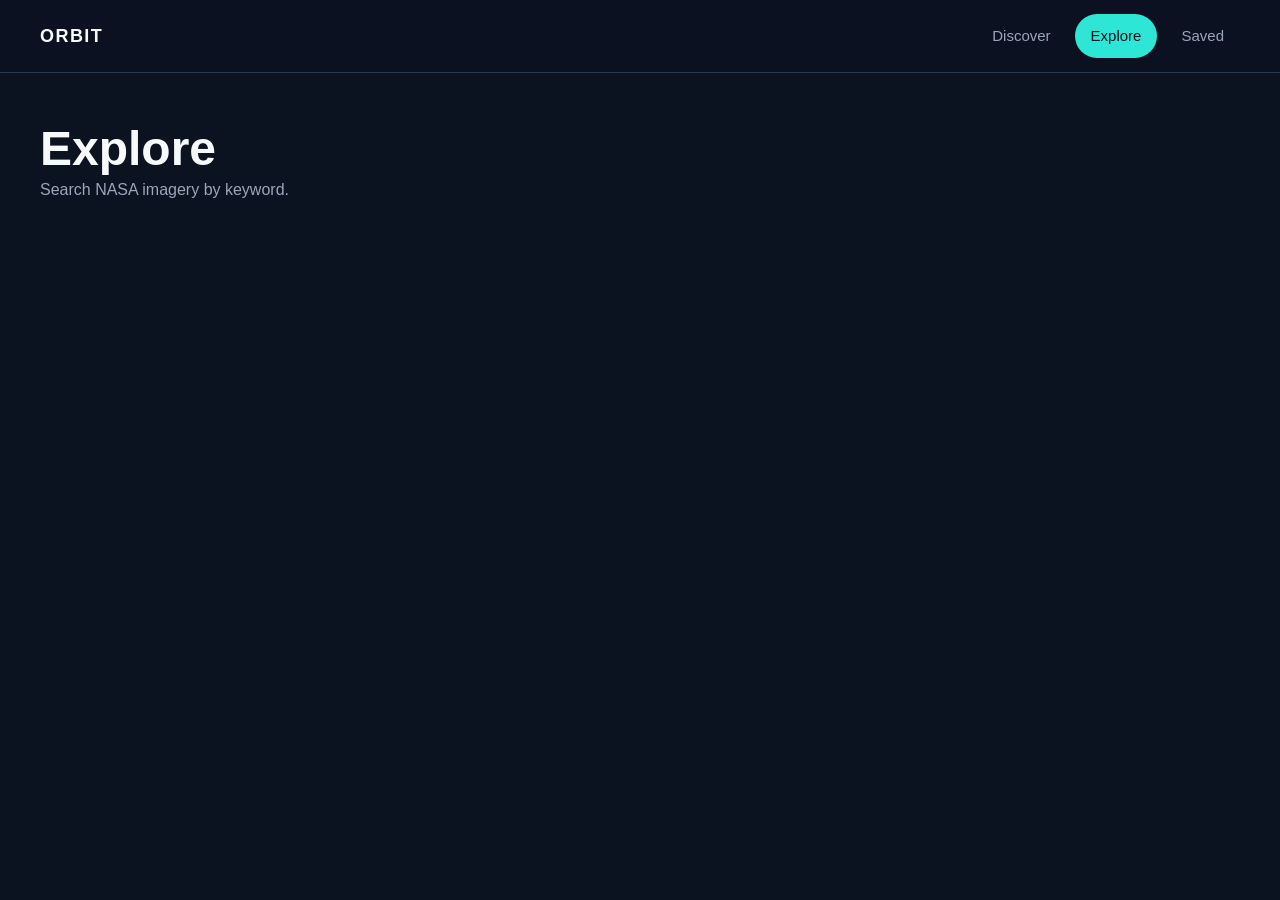
==== explore.html @ 16e213e8 "feat: build accessible responsive navigation" ====
<!doctype html>
<html lang="en">
  <head>
    <meta charset="UTF-8" />
    <meta name="viewport" content="width=device-width, initial-scale=1.0" />

    <title>ORBIT | Explore</title>

    <meta
      name="description"
      content="Search NASA imagery by keyword and explore image details through ORBIT."
    />

    <link rel="stylesheet" href="css/reset.css" />
    <link rel="stylesheet" href="css/tokens.css" />
    <link rel="stylesheet" href="css/base.css" />
    <link rel="stylesheet" href="css/components.css" />
    <link rel="stylesheet" href="css/pages.css" />
    <link rel="stylesheet" href="css/responsive.css" />
  </head>

  <body>
    <a class="skip-link" href="#main-content">Skip to main content</a>

    <header class="site-header">
      <div class="container">
        <nav class="site-nav" aria-label="Primary navigation">
          <a class="site-brand" href="index.html" aria-label="ORBIT home">
            ORBIT
          </a>

          <ul class="site-nav__list" role="list">
            <li>
              <a class="site-nav__link" href="index.html"> Discover </a>
            </li>

            <li>
              <a class="site-nav__link" href="explore.html" aria-current="page">
                Explore
              </a>
            </li>

            <li>
              <a class="site-nav__link" href="saved.html"> Saved </a>
            </li>
          </ul>
        </nav>
      </div>
    </header>

    <main id="main-content" class="page-main" tabindex="-1">
      <div class="container">
        <h1>Explore</h1>
        <p>Search NASA imagery by keyword.</p>
      </div>
    </main>

    <script type="module" src="js/main.js"></script>
    <script type="module" src="js/explore.js"></script>
  </body>
</html>
---- css/tokens.css ----
:root {
  /* --------------------------------------------------
     ORBIT colour system
  -------------------------------------------------- */

  --color-night: #0b1220;
  --color-surface: #162235;
  --color-surface-raised: #1c2b42;
  --color-border: #2a3a52;

  --color-aqua: #2ee6d6;
  --color-aqua-hover: #69f0e5;
  --color-aqua-pressed: #1bc7ba;

  --color-text-primary: #f7fafc;
  --color-text-secondary: #9aa7b8;
  --color-text-inverse: #07131a;

  --color-focus: #f7d154;
  --color-error: #ff6b6b;

  --color-overlay: rgba(3, 8, 18, 0.72);

  /* --------------------------------------------------
     Typography
  -------------------------------------------------- */

  --font-family-sans: "Inter", "Segoe UI", Roboto, Helvetica, Arial, sans-serif;

  --font-size-display: 5.5rem;
  --line-height-display: 5.75rem;

  --font-size-h1: 3rem;
  --line-height-h1: 3.5rem;

  --font-size-h2: 2rem;
  --line-height-h2: 2.5rem;

  --font-size-h3: 1.5rem;
  --line-height-h3: 2rem;

  --font-size-body: 1rem;
  --line-height-body: 1.625rem;

  --font-size-caption: 0.8125rem;
  --line-height-caption: 1.125rem;

  --font-weight-regular: 400;
  --font-weight-medium: 500;
  --font-weight-semibold: 600;
  --font-weight-bold: 700;

  /* --------------------------------------------------
     Spacing scale
  -------------------------------------------------- */

  --space-1: 0.25rem;
  --space-2: 0.5rem;
  --space-3: 0.75rem;
  --space-4: 1rem;
  --space-5: 1.25rem;
  --space-6: 1.5rem;
  --space-8: 2rem;
  --space-12: 3rem;
  --space-16: 4rem;
  --space-24: 6rem;

  /* --------------------------------------------------
     Layout
  -------------------------------------------------- */

  --content-max-width: 76.875rem;
  --page-gutter-mobile: 1.25rem;
  --page-gutter-tablet: 2rem;
  --page-gutter-desktop: 2.5rem;

  /* --------------------------------------------------
     Interactive sizing
  -------------------------------------------------- */

  --control-min-height: 2.75rem;
  --control-min-width: 2.75rem;

  /* --------------------------------------------------
     Borders and radius
  -------------------------------------------------- */

  --border-width: 0.0625rem;

  --radius-sm: 0.5rem;
  --radius-md: 0.75rem;
  --radius-lg: 1rem;
  --radius-xl: 1.5rem;
  --radius-pill: 999rem;

  /* --------------------------------------------------
     Shadows
  -------------------------------------------------- */

  --shadow-sm: 0 0.25rem 1rem rgba(0, 0, 0, 0.16);
  --shadow-md: 0 1rem 2.5rem rgba(0, 0, 0, 0.24);

  /* --------------------------------------------------
     Layering
  -------------------------------------------------- */

  --z-header: 100;
  --z-overlay: 200;
  --z-dialog: 300;

  /* --------------------------------------------------
     Motion
  -------------------------------------------------- */

  --duration-fast: 150ms;
  --duration-normal: 250ms;
  --duration-slow: 450ms;

  --ease-standard: cubic-bezier(0.2, 0.8, 0.2, 1);
}
---- css/base.css ----
/* --------------------------------------------------
   ORBIT base styles
-------------------------------------------------- */

html {
  color-scheme: dark;
}

body {
  min-width: 20rem;
  min-height: 100vh;

  background: var(--color-night);
  color: var(--color-text-primary);

  font-family: var(--font-family-sans);
  font-size: var(--font-size-body);
  font-weight: var(--font-weight-regular);
  line-height: var(--line-height-body);

  text-rendering: optimizeLegibility;
  -webkit-font-smoothing: antialiased;
}

body,
button,
input,
textarea,
select {
  font-family: var(--font-family-sans);
}

main {
  display: block;
}

a {
  text-decoration-thickness: 0.08em;
  text-underline-offset: 0.18em;
}

a:hover {
  text-decoration-thickness: 0.12em;
}

button,
a,
input,
textarea,
select {
  outline: none;
}

:focus-visible {
  outline: 0.1875rem solid var(--color-focus);
  outline-offset: 0.1875rem;
}

::selection {
  background: var(--color-aqua);
  color: var(--color-text-inverse);
}

h1,
h2,
h3 {
  color: var(--color-text-primary);
  font-weight: var(--font-weight-bold);
  text-wrap: balance;
}

h1 {
  font-size: var(--font-size-h1);
  line-height: var(--line-height-h1);
}

h2 {
  font-size: var(--font-size-h2);
  line-height: var(--line-height-h2);
}

h3 {
  font-size: var(--font-size-h3);
  line-height: var(--line-height-h3);
}

p {
  color: var(--color-text-secondary);
}

.container {
  width: min(
    calc(100% - (var(--page-gutter-mobile) * 2)),
    var(--content-max-width)
  );
  margin-inline: auto;
}

.visually-hidden {
  position: absolute;
  width: 0.0625rem;
  height: 0.0625rem;
  padding: 0;
  margin: -0.0625rem;
  overflow: hidden;
  clip: rect(0 0 0 0);
  white-space: nowrap;
  border: 0;
}

@media (min-width: 48rem) {
  .container {
    width: min(
      calc(100% - (var(--page-gutter-tablet) * 2)),
      var(--content-max-width)
    );
  }
}

@media (min-width: 75rem) {
  .container {
    width: min(
      calc(100% - (var(--page-gutter-desktop) * 2)),
      var(--content-max-width)
    );
  }
}
---- css/components.css ----
/* --------------------------------------------------
   ORBIT shared components
-------------------------------------------------- */

/* Skip link */

.skip-link {
  position: fixed;
  top: var(--space-4);
  left: var(--space-4);
  z-index: var(--z-dialog);

  padding: var(--space-3) var(--space-4);

  background: var(--color-focus);
  color: var(--color-text-inverse);

  border-radius: var(--radius-sm);

  font-weight: var(--font-weight-semibold);
  text-decoration: none;

  transform: translateY(-200%);
  transition: transform var(--duration-fast) var(--ease-standard);
}

.skip-link:focus {
  transform: translateY(0);
}

/* Site header */

.site-header {
  position: relative;
  z-index: var(--z-header);

  border-bottom: var(--border-width) solid var(--color-border);
  background: rgba(11, 18, 32, 0.92);
}

/* Primary navigation */

.site-nav {
  min-height: 4.5rem;

  display: flex;
  align-items: center;
  justify-content: space-between;
  gap: var(--space-6);
}

.site-brand {
  color: var(--color-text-primary);

  font-size: 1.125rem;
  font-weight: var(--font-weight-bold);
  letter-spacing: 0.08em;

  text-decoration: none;
}

.site-brand:hover {
  color: var(--color-aqua);
}

.site-nav__list {
  display: flex;
  align-items: center;
  gap: var(--space-2);

  list-style: none;
}

.site-nav__link {
  min-height: var(--control-min-height);

  display: inline-flex;
  align-items: center;

  padding-inline: var(--space-4);

  color: var(--color-text-secondary);

  border-radius: var(--radius-pill);

  font-size: 0.9375rem;
  font-weight: var(--font-weight-medium);
  text-decoration: none;

  transition:
    color var(--duration-fast) var(--ease-standard),
    background-color var(--duration-fast) var(--ease-standard);
}

.site-nav__link:hover {
  color: var(--color-text-primary);
  background: var(--color-surface);
}

.site-nav__link[aria-current="page"] {
  color: var(--color-text-inverse);
  background: var(--color-aqua);
}

/* Shared page shell */

.page-main {
  padding-block: var(--space-12) var(--space-16);
}
---- css/responsive.css ----
/* --------------------------------------------------
   ORBIT responsive adjustments
-------------------------------------------------- */

/* Very small mobile / reflow safeguard */

@media (max-width: 22.5rem) {
  .site-nav {
    gap: var(--space-3);
  }

  .site-nav__list {
    gap: var(--space-1);
  }

  .site-brand {
    font-size: 1rem;
  }

  .site-nav__link {
    padding-inline: var(--space-3);
    font-size: 0.875rem;
  }
}
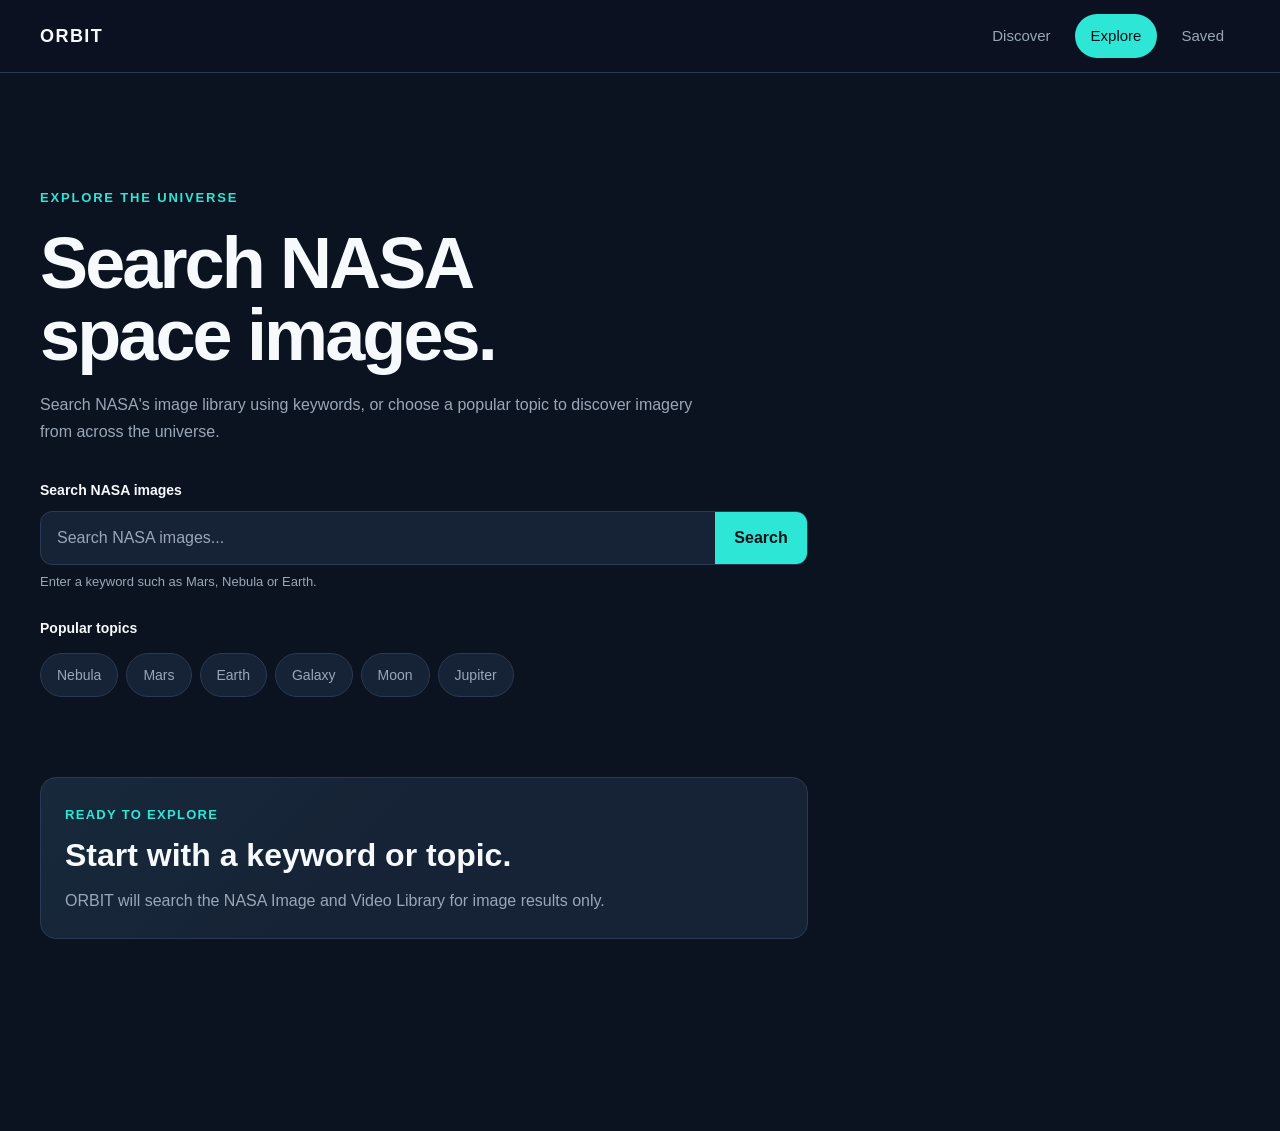
==== commit c3145607: "Complete NASA search and curated Explore experience" ====
--- a/explore.html
+++ b/explore.html
@@ -49,10 +49,177 @@
     </header>
 
     <main id="main-content" class="page-main" tabindex="-1">
-      <div class="container">
-        <h1>Explore</h1>
-        <p>Search NASA imagery by keyword.</p>
-      </div>
+      <section class="explore-hero">
+        <div class="container">
+          <div class="explore-hero__content">
+            <p class="eyebrow">Explore the universe</p>
+
+            <h1 class="explore-hero__title">Search NASA space images.</h1>
+
+            <p class="explore-hero__description">
+              Search NASA's image library using keywords, or choose a popular
+              topic to discover imagery from across the universe.
+            </p>
+          </div>
+
+          <form
+            id="explore-search-form"
+            class="explore-search"
+            role="search"
+            novalidate
+          >
+            <label class="explore-search__label" for="explore-search">
+              Search NASA images
+            </label>
+
+            <div class="explore-search__control">
+              <input
+                id="explore-search"
+                class="explore-search__input"
+                name="q"
+                type="search"
+                placeholder="Search NASA images..."
+                autocomplete="off"
+                spellcheck="false"
+              />
+
+              <button class="explore-search__button" type="submit">
+                Search
+              </button>
+            </div>
+
+            <p id="search-guidance" class="explore-search__guidance">
+              Enter a keyword such as Mars, Nebula or Earth.
+            </p>
+          </form>
+
+          <div class="topic-section">
+            <p class="topic-section__label">Popular topics</p>
+
+            <div class="topic-list" aria-label="Popular NASA image topics">
+              <button class="topic-chip" type="button" data-topic="Nebula">
+                Nebula
+              </button>
+
+              <button class="topic-chip" type="button" data-topic="Mars">
+                Mars
+              </button>
+
+              <button class="topic-chip" type="button" data-topic="Earth">
+                Earth
+              </button>
+
+              <button class="topic-chip" type="button" data-topic="Galaxy">
+                Galaxy
+              </button>
+
+              <button class="topic-chip" type="button" data-topic="Moon">
+                Moon
+              </button>
+
+              <button class="topic-chip" type="button" data-topic="Jupiter">
+                Jupiter
+              </button>
+            </div>
+          </div>
+        </div>
+      </section>
+
+      <section class="explore-results-section">
+        <div class="container">
+          <div
+            id="search-status"
+            class="search-status"
+            role="status"
+            aria-live="polite"
+            aria-atomic="true"
+          >
+            <div id="state-initial" class="search-state search-state--initial">
+              <p class="search-state__eyebrow">Ready to explore</p>
+
+              <h2 class="search-state__title">
+                Start with a keyword or topic.
+              </h2>
+
+              <p class="search-state__message">
+                ORBIT will search the NASA Image and Video Library for image
+                results only.
+              </p>
+            </div>
+
+            <div
+              id="state-loading"
+              class="search-state search-state--loading"
+              hidden
+            >
+              <p class="search-state__eyebrow">Searching NASA</p>
+
+              <h2 class="search-state__title">Searching NASA images…</h2>
+
+              <p class="search-state__message">
+                Your search term will remain visible while results load.
+              </p>
+            </div>
+
+            <div
+              id="state-empty"
+              class="search-state search-state--empty"
+              hidden
+            >
+              <p class="search-state__eyebrow">No results</p>
+
+              <h2 class="search-state__title">No images found.</h2>
+
+              <p class="search-state__message">
+                Try a broader keyword or choose one of the popular topics above.
+              </p>
+            </div>
+
+            <div
+              id="state-error"
+              class="search-state search-state--error"
+              role="alert"
+              hidden
+            >
+              <p class="search-state__eyebrow">Search unavailable</p>
+
+              <h2 class="search-state__title">NASA could not be reached.</h2>
+
+              <p class="search-state__message">
+                Your search has been kept. You can retry or edit the query.
+              </p>
+
+              <button
+                id="retry-search"
+                class="button button--secondary"
+                type="button"
+              >
+                Retry search
+              </button>
+            </div>
+          </div>
+
+          <div id="results-header" class="results-header" hidden>
+            <div>
+              <p class="results-header__eyebrow">NASA Image Library</p>
+
+              <h2 class="results-header__title">Search results</h2>
+            </div>
+
+            <p
+              id="results-count"
+              class="results-header__count"
+              aria-live="polite"
+            ></p>
+          </div>
+
+          <div
+            id="search-results"
+            class="results-grid"
+            aria-label="NASA image search results"
+          ></div>
+        </div>
+      </section>
     </main>
 
     <script type="module" src="js/main.js"></script>
--- a/css/components.css
+++ b/css/components.css
@@ -2,7 +2,9 @@
    ORBIT shared components
 -------------------------------------------------- */
 
-/* Skip link */
+/* --------------------------------------------------
+   Skip link
+-------------------------------------------------- */
 
 .skip-link {
   position: fixed;
@@ -28,7 +30,9 @@
   transform: translateY(0);
 }
 
-/* Site header */
+/* --------------------------------------------------
+   Site header
+-------------------------------------------------- */
 
 .site-header {
   position: relative;
@@ -38,7 +42,9 @@
   background: rgba(11, 18, 32, 0.92);
 }
 
-/* Primary navigation */
+/* --------------------------------------------------
+   Primary navigation
+-------------------------------------------------- */
 
 .site-nav {
   min-height: 4.5rem;
@@ -102,8 +108,255 @@
   background: var(--color-aqua);
 }
 
-/* Shared page shell */
+/* --------------------------------------------------
+   Shared page shell
+-------------------------------------------------- */
 
 .page-main {
   padding-block: var(--space-12) var(--space-16);
 }
+
+/* --------------------------------------------------
+   Buttons
+-------------------------------------------------- */
+
+.button {
+  min-height: var(--control-min-height);
+
+  display: inline-flex;
+  align-items: center;
+  justify-content: center;
+  gap: var(--space-2);
+
+  padding-inline: var(--space-5);
+
+  border-radius: var(--radius-sm);
+
+  font-weight: var(--font-weight-semibold);
+  text-decoration: none;
+
+  transition:
+    background-color var(--duration-fast) var(--ease-standard),
+    color var(--duration-fast) var(--ease-standard),
+    transform var(--duration-fast) var(--ease-standard);
+}
+
+.button:hover {
+  transform: translateY(-0.0625rem);
+}
+
+.button--primary {
+  background: var(--color-aqua);
+  color: var(--color-text-inverse);
+}
+
+.button--primary:hover {
+  background: var(--color-aqua-hover);
+}
+
+/* --------------------------------------------------
+   Search control
+-------------------------------------------------- */
+
+.hero-search {
+  width: min(100%, 34rem);
+
+  display: flex;
+  align-items: stretch;
+
+  margin-top: var(--space-8);
+
+  border: var(--border-width) solid var(--color-border);
+  border-radius: var(--radius-md);
+  background: var(--color-surface);
+
+  overflow: hidden;
+}
+
+.hero-search:focus-within {
+  border-color: var(--color-focus);
+  box-shadow: 0 0 0 0.125rem rgba(247, 209, 84, 0.18);
+}
+
+.hero-search__input {
+  flex: 1;
+
+  min-height: 3rem;
+
+  padding: 0 var(--space-4);
+
+  border: 0;
+  background: transparent;
+  color: var(--color-text-primary);
+
+  outline: none;
+}
+
+.hero-search__input::placeholder {
+  color: var(--color-text-secondary);
+}
+
+.hero-search__button {
+  min-width: 5rem;
+
+  padding-inline: var(--space-4);
+
+  background: var(--color-aqua);
+  color: var(--color-text-inverse);
+
+  font-weight: var(--font-weight-semibold);
+
+  cursor: pointer;
+
+  transition: background-color var(--duration-fast) var(--ease-standard);
+}
+
+.hero-search__button:hover {
+  background: var(--color-aqua-hover);
+}
+
+/* --------------------------------------------------
+   Section heading
+-------------------------------------------------- */
+
+.section-heading {
+  display: flex;
+  align-items: center;
+  justify-content: space-between;
+  gap: var(--space-4);
+
+  margin-bottom: var(--space-6);
+}
+
+.section-heading__title {
+  font-size: 1rem;
+  line-height: 1.5rem;
+  letter-spacing: 0.08em;
+  text-transform: uppercase;
+}
+
+.section-heading__link {
+  color: var(--color-aqua);
+
+  font-size: 0.875rem;
+  font-weight: var(--font-weight-semibold);
+  text-decoration: none;
+}
+
+.section-heading__link:hover {
+  text-decoration: underline;
+}
+
+/* --------------------------------------------------
+   Media cards
+-------------------------------------------------- */
+
+.media-card {
+  min-width: 0;
+
+  overflow: hidden;
+
+  border: var(--border-width) solid var(--color-border);
+  border-radius: var(--radius-md);
+
+  background: var(--color-surface);
+
+  box-shadow: var(--shadow-sm);
+}
+
+.media-card__media {
+  position: relative;
+
+  width: 100%;
+  aspect-ratio: 16 / 10;
+
+  overflow: hidden;
+
+  background: var(--color-surface-raised);
+}
+
+.media-card__image {
+  display: block;
+
+  width: 100%;
+  height: 100%;
+  aspect-ratio: 16 / 10;
+
+  object-fit: cover;
+  object-position: center;
+
+  transition: transform var(--duration-slow) var(--ease-standard);
+}
+
+.media-card:hover .media-card__image {
+  transform: scale(1.025);
+}
+
+.media-card__body {
+  display: grid;
+  gap: var(--space-5);
+
+  padding: var(--space-4);
+}
+
+.media-card__title {
+  font-size: 1rem;
+  line-height: 1.5rem;
+}
+
+.media-card__source {
+  margin-top: var(--space-1);
+
+  font-size: var(--font-size-caption);
+  line-height: var(--line-height-caption);
+}
+
+.media-card__actions {
+  display: flex;
+  align-items: center;
+  justify-content: space-between;
+  gap: var(--space-3);
+}
+
+.media-card__details,
+.media-card__save {
+  min-height: var(--control-min-height);
+
+  display: inline-flex;
+  align-items: center;
+  justify-content: center;
+
+  border-radius: var(--radius-sm);
+
+  font-size: 0.875rem;
+  font-weight: var(--font-weight-semibold);
+}
+
+.media-card__details {
+  color: var(--color-text-primary);
+  text-decoration: none;
+}
+
+.media-card__details:hover {
+  color: var(--color-aqua);
+}
+
+.media-card__save {
+  padding-inline: var(--space-4);
+
+  border: var(--border-width) solid var(--color-aqua);
+
+  background: transparent;
+  color: var(--color-aqua);
+
+  cursor: pointer;
+
+  transition:
+    background-color var(--duration-fast) var(--ease-standard),
+    color var(--duration-fast) var(--ease-standard);
+}
+
+.media-card__save:hover {
+  background: var(--color-aqua);
+  color: var(--color-text-inverse);
+}
--- a/css/pages.css
+++ b/css/pages.css
@@ -0,0 +1,482 @@
+/* --------------------------------------------------
+   ORBIT page-specific layouts
+-------------------------------------------------- */
+
+/* ==================================================
+   DISCOVER
+================================================== */
+
+/* --------------------------------------------------
+   Discover hero
+-------------------------------------------------- */
+
+.discover-hero {
+  padding-block: var(--space-8) var(--space-12);
+}
+
+.discover-hero__layout {
+  display: grid;
+  gap: var(--space-8);
+
+  align-items: center;
+}
+
+.discover-hero__content {
+  max-width: 42rem;
+}
+
+.eyebrow {
+  margin-bottom: var(--space-4);
+
+  color: var(--color-aqua);
+
+  font-size: var(--font-size-caption);
+  font-weight: var(--font-weight-semibold);
+  letter-spacing: 0.14em;
+  text-transform: uppercase;
+}
+
+.discover-hero__title {
+  max-width: 13ch;
+
+  font-size: clamp(3rem, 8vw, var(--font-size-display));
+  line-height: 0.98;
+  letter-spacing: -0.04em;
+}
+
+.discover-hero__description {
+  max-width: 36rem;
+
+  margin-top: var(--space-6);
+
+  font-size: 1.125rem;
+  line-height: 1.75rem;
+}
+
+.discover-hero .button {
+  margin-top: var(--space-5);
+}
+
+.discover-hero__visual {
+  display: flex;
+  align-items: center;
+  justify-content: center;
+
+  min-height: 13rem;
+}
+
+.discover-orbit-visual {
+  width: min(54vw, 13.5rem);
+  aspect-ratio: 1;
+
+  border: 0.0625rem solid rgba(46, 230, 214, 0.5);
+  border-radius: 50%;
+
+  background:
+    radial-gradient(
+      circle at 35% 30%,
+      rgba(255, 255, 255, 0.14),
+      transparent 24%
+    ),
+    radial-gradient(
+      circle at 62% 58%,
+      rgba(46, 230, 214, 0.22),
+      transparent 28%
+    ),
+    linear-gradient(145deg, #27466f, #17315a 55%, #10213b);
+
+  box-shadow:
+    inset -2rem -2rem 4rem rgba(0, 0, 0, 0.18),
+    0 2rem 5rem rgba(0, 0, 0, 0.22);
+}
+
+/* --------------------------------------------------
+   Featured discoveries
+-------------------------------------------------- */
+
+.featured-section {
+  padding-block: var(--space-8) var(--space-24);
+}
+
+.featured-grid {
+  display: grid;
+  gap: var(--space-6);
+}
+
+/* ==================================================
+   EXPLORE
+================================================== */
+
+/* --------------------------------------------------
+   Explore introduction
+-------------------------------------------------- */
+
+.explore-hero {
+  padding-block: var(--space-8) var(--space-10, 2.5rem);
+}
+
+.explore-hero__content {
+  max-width: 48rem;
+}
+
+.explore-hero__title {
+  max-width: 13ch;
+
+  font-size: clamp(2.75rem, 7vw, 4.5rem);
+  line-height: 1;
+  letter-spacing: -0.04em;
+}
+
+.explore-hero__description {
+  max-width: 42rem;
+
+  margin-top: var(--space-5);
+
+  color: var(--color-text-secondary);
+
+  font-size: 1rem;
+  line-height: 1.7;
+}
+
+/* --------------------------------------------------
+   Explore search
+-------------------------------------------------- */
+
+.explore-search {
+  width: min(100%, 48rem);
+
+  margin-top: var(--space-8);
+}
+
+.explore-search__label {
+  display: inline-block;
+
+  margin-bottom: var(--space-2);
+
+  color: var(--color-text-primary);
+
+  font-size: 0.875rem;
+  font-weight: var(--font-weight-semibold);
+}
+
+.explore-search__control {
+  display: flex;
+  align-items: stretch;
+
+  overflow: hidden;
+
+  border: var(--border-width) solid var(--color-border);
+  border-radius: var(--radius-md);
+
+  background: var(--color-surface);
+
+  transition:
+    border-color var(--duration-fast) var(--ease-standard),
+    box-shadow var(--duration-fast) var(--ease-standard);
+}
+
+.explore-search__control:focus-within {
+  border-color: var(--color-focus);
+  box-shadow: 0 0 0 0.125rem rgba(247, 209, 84, 0.18);
+}
+
+.explore-search__input {
+  flex: 1;
+
+  min-width: 0;
+  min-height: 3.25rem;
+
+  padding-inline: var(--space-4);
+
+  border: 0;
+  outline: 0;
+
+  background: transparent;
+  color: var(--color-text-primary);
+}
+
+.explore-search__input::placeholder {
+  color: var(--color-text-secondary);
+}
+
+.explore-search__button {
+  min-width: 5.75rem;
+
+  padding-inline: var(--space-4);
+
+  border: 0;
+
+  background: var(--color-aqua);
+  color: var(--color-text-inverse);
+
+  font-weight: var(--font-weight-semibold);
+
+  cursor: pointer;
+
+  transition: background-color var(--duration-fast) var(--ease-standard);
+}
+
+.explore-search__button:hover {
+  background: var(--color-aqua-hover);
+}
+
+.explore-search__button:active {
+  background: var(--color-aqua-pressed);
+}
+
+.explore-search__guidance {
+  margin-top: var(--space-2);
+
+  font-size: var(--font-size-caption);
+  line-height: var(--line-height-caption);
+}
+
+/* --------------------------------------------------
+   Topic suggestions
+-------------------------------------------------- */
+
+.topic-section {
+  margin-top: var(--space-6);
+}
+
+.topic-section__label {
+  margin-bottom: var(--space-3);
+
+  color: var(--color-text-primary);
+
+  font-size: 0.875rem;
+  font-weight: var(--font-weight-semibold);
+}
+
+.topic-list {
+  display: flex;
+  flex-wrap: wrap;
+  gap: var(--space-2);
+}
+
+.topic-chip {
+  min-height: var(--control-min-height);
+
+  display: inline-flex;
+  align-items: center;
+  justify-content: center;
+
+  padding-inline: var(--space-4);
+
+  border: var(--border-width) solid var(--color-border);
+  border-radius: var(--radius-pill);
+
+  background: var(--color-surface);
+  color: var(--color-text-secondary);
+
+  font-size: 0.875rem;
+  font-weight: var(--font-weight-medium);
+
+  cursor: pointer;
+
+  transition:
+    border-color var(--duration-fast) var(--ease-standard),
+    background-color var(--duration-fast) var(--ease-standard),
+    color var(--duration-fast) var(--ease-standard),
+    transform var(--duration-fast) var(--ease-standard);
+}
+
+.topic-chip:hover {
+  border-color: var(--color-aqua);
+
+  background: var(--color-surface-raised);
+  color: var(--color-text-primary);
+
+  transform: translateY(-0.0625rem);
+}
+
+.topic-chip:active {
+  transform: translateY(0);
+}
+
+/* --------------------------------------------------
+   Explore results area
+-------------------------------------------------- */
+
+.explore-results-section {
+  padding-block: var(--space-8) var(--space-24);
+}
+
+/* --------------------------------------------------
+   Search states
+-------------------------------------------------- */
+
+.search-status {
+  margin-bottom: var(--space-8);
+}
+
+.search-state {
+  max-width: 48rem;
+
+  padding: var(--space-6);
+
+  border: var(--border-width) solid var(--color-border);
+  border-radius: var(--radius-lg);
+
+  background:
+    linear-gradient(135deg, rgba(46, 230, 214, 0.035), transparent 50%),
+    var(--color-surface);
+}
+
+.search-state__eyebrow {
+  margin-bottom: var(--space-2);
+
+  color: var(--color-aqua);
+
+  font-size: var(--font-size-caption);
+  font-weight: var(--font-weight-semibold);
+  letter-spacing: 0.1em;
+  text-transform: uppercase;
+}
+
+.search-state__title {
+  font-size: clamp(1.5rem, 4vw, 2rem);
+  line-height: 1.2;
+}
+
+.search-state__message {
+  max-width: 40rem;
+
+  margin-top: var(--space-3);
+
+  line-height: 1.7;
+}
+
+.search-state--loading {
+  border-color: rgba(46, 230, 214, 0.45);
+}
+
+.search-state--empty {
+  border-color: rgba(154, 167, 184, 0.45);
+}
+
+.search-state--error {
+  border-color: rgba(255, 107, 107, 0.55);
+}
+
+.search-state--error .search-state__eyebrow {
+  color: var(--color-error);
+}
+
+.search-state--error .button {
+  margin-top: var(--space-5);
+}
+
+/* --------------------------------------------------
+   Results heading
+-------------------------------------------------- */
+
+.results-header {
+  display: flex;
+  align-items: end;
+  justify-content: space-between;
+  gap: var(--space-4);
+
+  margin-bottom: var(--space-6);
+}
+
+.results-header__eyebrow {
+  margin-bottom: var(--space-1);
+
+  color: var(--color-aqua);
+
+  font-size: var(--font-size-caption);
+  font-weight: var(--font-weight-semibold);
+  letter-spacing: 0.1em;
+  text-transform: uppercase;
+}
+
+.results-header__title {
+  font-size: clamp(1.5rem, 4vw, 2rem);
+  line-height: 1.2;
+}
+
+.results-header__count {
+  flex-shrink: 0;
+
+  font-size: 0.875rem;
+}
+
+/* --------------------------------------------------
+   Dynamic NASA results grid
+-------------------------------------------------- */
+
+.results-grid {
+  display: grid;
+  gap: var(--space-6);
+}
+
+/* ==================================================
+   TABLET
+================================================== */
+
+@media (min-width: 48rem) {
+  /* Discover */
+
+  .discover-hero {
+    padding-block: var(--space-16) var(--space-24);
+  }
+
+  .discover-hero__layout {
+    grid-template-columns: minmax(0, 1.15fr) minmax(16rem, 0.85fr);
+    gap: var(--space-12);
+  }
+
+  .discover-hero__visual {
+    min-height: 26rem;
+  }
+
+  .discover-orbit-visual {
+    width: min(32vw, 25rem);
+  }
+
+  .featured-grid {
+    grid-template-columns: repeat(2, minmax(0, 1fr));
+  }
+
+  /* Explore */
+
+  .explore-hero {
+    padding-block: var(--space-12) var(--space-10, 2.5rem);
+  }
+
+  .results-grid {
+    grid-template-columns: repeat(2, minmax(0, 1fr));
+  }
+}
+
+/* ==================================================
+   DESKTOP
+================================================== */
+
+@media (min-width: 75rem) {
+  /* Discover */
+
+  .discover-hero__layout {
+    grid-template-columns: minmax(0, 1.2fr) minmax(22rem, 0.8fr);
+    gap: var(--space-16);
+  }
+
+  .discover-hero__visual {
+    min-height: 32rem;
+  }
+
+  .featured-grid {
+    grid-template-columns: repeat(3, minmax(0, 1fr));
+  }
+
+  /* Explore */
+
+  .explore-hero {
+    padding-block: var(--space-16) var(--space-12);
+  }
+
+  .results-grid {
+    grid-template-columns: repeat(3, minmax(0, 1fr));
+  }
+}
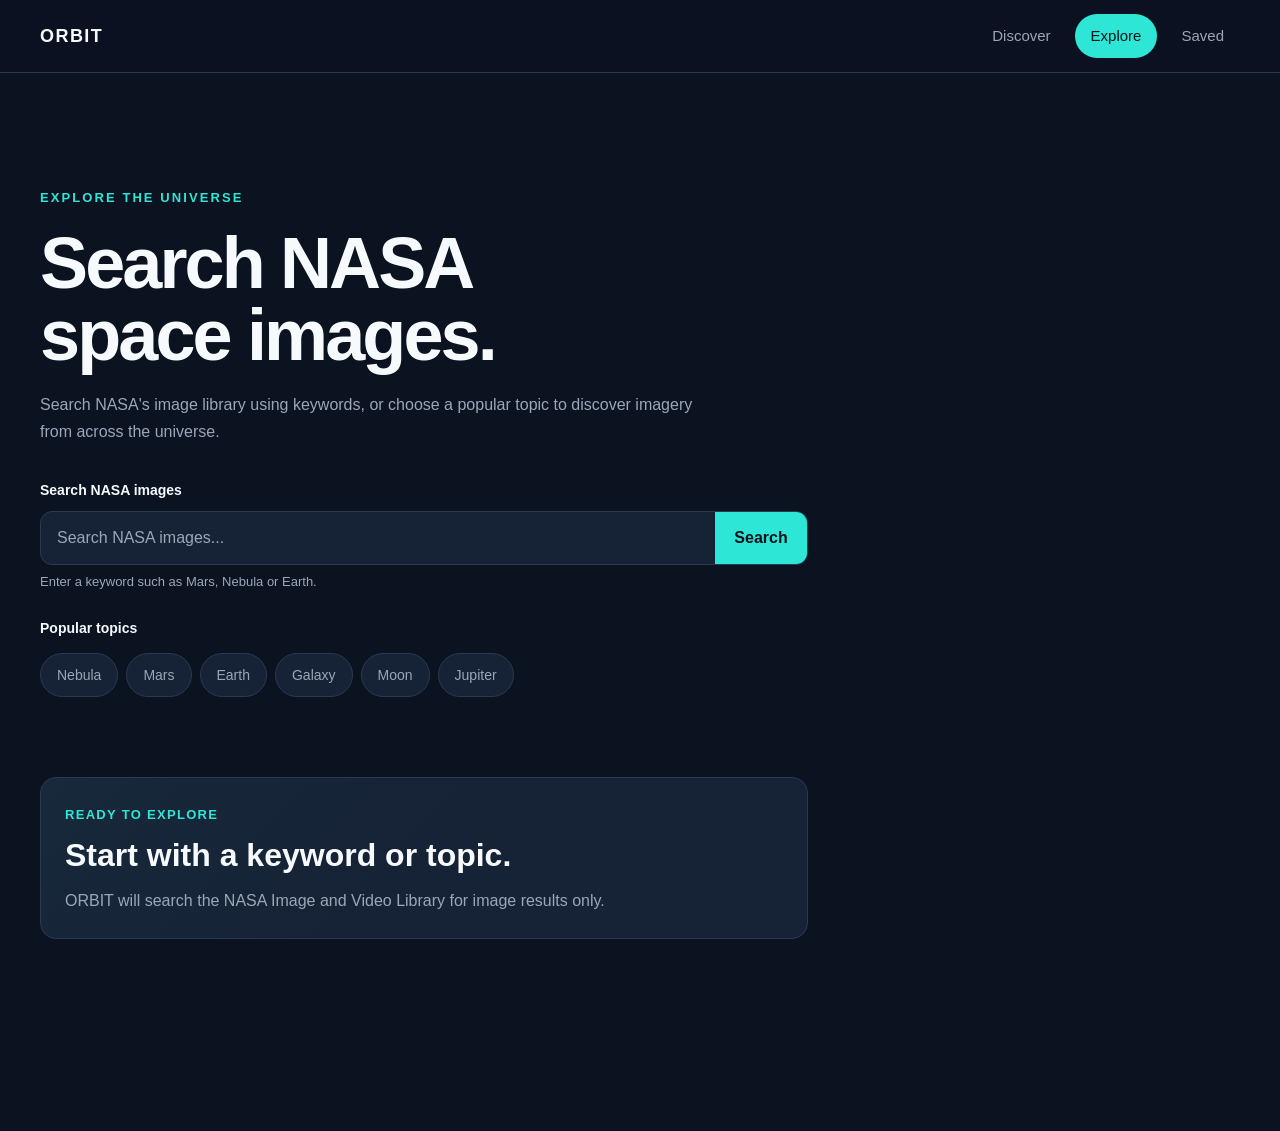
==== commit 283f87b6: "feat: Audit and clean ORBIT project architecture" ====
--- a/explore.html
+++ b/explore.html
@@ -49,6 +49,10 @@
     </header>
 
     <main id="main-content" class="page-main" tabindex="-1">
+      <!-- ==================================================
+           EXPLORE HERO
+      =================================================== -->
+
       <section class="explore-hero">
         <div class="container">
           <div class="explore-hero__content">
@@ -125,7 +129,15 @@
         </div>
       </section>
 
-      <section class="explore-results-section">
+      <!-- ==================================================
+           SEARCH RESULTS
+      =================================================== -->
+
+      <section
+        id="explore-results-section"
+        class="explore-results-section"
+        aria-label="NASA image results"
+      >
         <div class="container">
           <div
             id="search-status"
@@ -220,9 +232,112 @@
           ></div>
         </div>
       </section>
+
+      <!-- ==================================================
+           IMAGE DETAILS
+      =================================================== -->
+
+      <section
+        id="details-panel"
+        class="details-panel"
+        aria-labelledby="details-title"
+        tabindex="-1"
+        hidden
+      >
+        <div class="container">
+          <div class="details-panel__navigation">
+            <button
+              id="details-back-button"
+              class="details-panel__back"
+              type="button"
+            >
+              <span aria-hidden="true">←</span>
+              Back to results
+            </button>
+          </div>
+
+          <div class="details-panel__layout">
+            <div class="details-panel__media">
+              <img
+                id="details-image"
+                class="details-panel__image"
+                alt=""
+                width="1200"
+                height="800"
+                decoding="async"
+              />
+
+              <div
+                id="details-image-fallback"
+                class="details-panel__image-fallback"
+                role="img"
+                aria-label="NASA image unavailable"
+                hidden
+              >
+                <span>Image unavailable</span>
+              </div>
+            </div>
+
+            <div class="details-panel__content">
+              <p class="details-panel__eyebrow">NASA Image Library</p>
+
+              <h2 id="details-title" class="details-panel__title">
+                Image details
+              </h2>
+
+              <dl class="details-panel__metadata">
+                <div class="details-panel__metadata-item">
+                  <dt>Source</dt>
+                  <dd id="details-source">NASA</dd>
+                </div>
+
+                <div class="details-panel__metadata-item">
+                  <dt>NASA record date</dt>
+                  <dd id="details-date">Not available</dd>
+                </div>
+
+                <div class="details-panel__metadata-item">
+                  <dt>NASA ID</dt>
+                  <dd id="details-nasa-id">Not available</dd>
+                </div>
+              </dl>
+
+              <div class="details-panel__description">
+                <h3 class="details-panel__section-title">About this image</h3>
+
+                <p id="details-description">
+                  NASA image information will appear here.
+                </p>
+              </div>
+
+              <div class="details-panel__provenance">
+                <h3 class="details-panel__section-title">
+                  Source and provenance
+                </h3>
+
+                <p>
+                  This image and its metadata come from NASA's Image and Video
+                  Library.
+                </p>
+
+                <a
+                  id="details-source-link"
+                  class="button button--secondary"
+                  href="#"
+                  target="_blank"
+                  rel="noopener noreferrer"
+                  hidden
+                >
+                  View original NASA resource
+                  <span aria-hidden="true">↗</span>
+                </a>
+              </div>
+            </div>
+          </div>
+        </div>
+      </section>
     </main>
 
-    <script type="module" src="js/main.js"></script>
     <script type="module" src="js/explore.js"></script>
   </body>
 </html>
--- a/css/components.css
+++ b/css/components.css
@@ -23,6 +23,7 @@
   text-decoration: none;
 
   transform: translateY(-200%);
+
   transition: transform var(--duration-fast) var(--ease-standard);
 }
 
@@ -39,6 +40,7 @@
   z-index: var(--z-header);
 
   border-bottom: var(--border-width) solid var(--color-border);
+
   background: rgba(11, 18, 32, 0.92);
 }
 
@@ -100,11 +102,13 @@
 
 .site-nav__link:hover {
   color: var(--color-text-primary);
+
   background: var(--color-surface);
 }
 
 .site-nav__link[aria-current="page"] {
   color: var(--color-text-inverse);
+
   background: var(--color-aqua);
 }
 
@@ -168,6 +172,7 @@
 
   border: var(--border-width) solid var(--color-border);
   border-radius: var(--radius-md);
+
   background: var(--color-surface);
 
   overflow: hidden;
@@ -175,6 +180,7 @@
 
 .hero-search:focus-within {
   border-color: var(--color-focus);
+
   box-shadow: 0 0 0 0.125rem rgba(247, 209, 84, 0.18);
 }
 
@@ -186,6 +192,7 @@
   padding: 0 var(--space-4);
 
   border: 0;
+
   background: transparent;
   color: var(--color-text-primary);
 
@@ -240,6 +247,7 @@
 
   font-size: 0.875rem;
   font-weight: var(--font-weight-semibold);
+
   text-decoration: none;
 }
 
@@ -253,6 +261,10 @@
 
 .media-card {
   min-width: 0;
+  height: 100%;
+
+  display: flex;
+  flex-direction: column;
 
   overflow: hidden;
 
@@ -269,6 +281,8 @@
 
   width: 100%;
   aspect-ratio: 16 / 10;
+
+  flex-shrink: 0;
 
   overflow: hidden;
 
@@ -292,16 +306,34 @@
   transform: scale(1.025);
 }
 
+/* --------------------------------------------------
+   Media card body
+
+   The body fills the remaining card height so cards
+   with different title lengths keep their controls
+   aligned along the same bottom edge.
+-------------------------------------------------- */
+
 .media-card__body {
-  display: grid;
-  gap: var(--space-5);
+  flex: 1;
+
+  display: flex;
+  flex-direction: column;
+
+  min-width: 0;
 
   padding: var(--space-4);
+}
+
+.media-card__body > div:first-child {
+  min-width: 0;
 }
 
 .media-card__title {
   font-size: 1rem;
   line-height: 1.5rem;
+
+  overflow-wrap: anywhere;
 }
 
 .media-card__source {
@@ -309,13 +341,22 @@
 
   font-size: var(--font-size-caption);
   line-height: var(--line-height-caption);
-}
+
+  overflow-wrap: anywhere;
+}
+
+/* --------------------------------------------------
+   Media card actions
+-------------------------------------------------- */
 
 .media-card__actions {
   display: flex;
   align-items: center;
   justify-content: space-between;
   gap: var(--space-3);
+
+  margin-top: auto;
+  padding-top: var(--space-5);
 }
 
 .media-card__details,
@@ -328,18 +369,64 @@
 
   border-radius: var(--radius-sm);
 
+  font-family: inherit;
   font-size: 0.875rem;
   font-weight: var(--font-weight-semibold);
-}
+
+  cursor: pointer;
+}
+
+/* --------------------------------------------------
+   Media card Details action
+
+   Details is deliberately a secondary / ghost action.
+
+   It should clearly look interactive without
+   competing visually with Save.
+-------------------------------------------------- */
 
 .media-card__details {
+  padding-inline: var(--space-4);
+
+  border: var(--border-width) solid var(--color-border);
+
+  appearance: none;
+
+  background: transparent;
   color: var(--color-text-primary);
-  text-decoration: none;
+
+  text-decoration: none;
+
+  transition:
+    border-color var(--duration-fast) var(--ease-standard),
+    background-color var(--duration-fast) var(--ease-standard),
+    color var(--duration-fast) var(--ease-standard),
+    transform var(--duration-fast) var(--ease-standard);
 }
 
 .media-card__details:hover {
+  border-color: var(--color-aqua);
+
+  background: var(--color-surface-raised);
   color: var(--color-aqua);
-}
+
+  transform: translateY(-0.0625rem);
+}
+
+.media-card__details:active {
+  transform: translateY(0);
+}
+
+.media-card__details:focus-visible {
+  outline: 0.125rem solid var(--color-focus);
+  outline-offset: 0.125rem;
+}
+
+/* --------------------------------------------------
+   Media card Save / Remove action
+
+   Save remains the stronger card action.
+-------------------------------------------------- */
 
 .media-card__save {
   padding-inline: var(--space-4);
@@ -349,14 +436,48 @@
   background: transparent;
   color: var(--color-aqua);
 
-  cursor: pointer;
-
   transition:
     background-color var(--duration-fast) var(--ease-standard),
-    color var(--duration-fast) var(--ease-standard);
+    color var(--duration-fast) var(--ease-standard),
+    border-color var(--duration-fast) var(--ease-standard),
+    transform var(--duration-fast) var(--ease-standard);
 }
 
 .media-card__save:hover {
   background: var(--color-aqua);
   color: var(--color-text-inverse);
-}
+
+  transform: translateY(-0.0625rem);
+}
+
+.media-card__save:active {
+  transform: translateY(0);
+}
+
+.media-card__save:focus-visible {
+  outline: 0.125rem solid var(--color-focus);
+  outline-offset: 0.125rem;
+}
+
+/* --------------------------------------------------
+   Media card Saved state
+
+   Explore uses aria-pressed="true" when the NASA
+   record is currently stored on this device.
+
+   The state changes both wording and appearance,
+   so colour is not the only indication.
+-------------------------------------------------- */
+
+.media-card__save[aria-pressed="true"] {
+  border-color: var(--color-aqua);
+
+  background: var(--color-aqua);
+  color: var(--color-text-inverse);
+}
+
+.media-card__save[aria-pressed="true"]:hover {
+  border-color: var(--color-aqua-hover);
+
+  background: var(--color-aqua-hover);
+}
--- a/css/pages.css
+++ b/css/pages.css
@@ -1,28 +1,242 @@
 /* --------------------------------------------------
    ORBIT page-specific layouts
 -------------------------------------------------- */
+
+/* ==================================================
+   DISCOVER — AMBIENT MOTION
+================================================== */
+
+@keyframes orbit-star-drift-hero {
+  from {
+    background-position:
+      1.25rem 0.75rem,
+      4rem 2.5rem,
+      8rem 5.5rem;
+  }
+
+  to {
+    background-position:
+      3rem 1.8rem,
+      2.65rem 3.65rem,
+      8.9rem 4.4rem;
+  }
+}
+
+@keyframes orbit-star-shimmer-hero {
+  from {
+    opacity: 0.48;
+  }
+
+  to {
+    opacity: 0.57;
+  }
+}
+
+@keyframes orbit-star-drift-featured {
+  from {
+    background-position:
+      2rem 5rem,
+      9rem 1rem;
+  }
+
+  to {
+    background-position:
+      3.4rem 4.15rem,
+      8.15rem 2.1rem;
+  }
+}
+
+@keyframes orbit-star-shimmer-featured {
+  from {
+    opacity: 0.2;
+  }
+
+  to {
+    opacity: 0.28;
+  }
+}
+
+/* --------------------------------------------------
+   Quiet ORBIT response
+-------------------------------------------------- */
+
+@keyframes orbit-surface-sweep {
+  0% {
+    transform: translateX(-135%);
+    opacity: 0;
+  }
+
+  18% {
+    opacity: 0.18;
+  }
+
+  55% {
+    opacity: 0.1;
+  }
+
+  100% {
+    transform: translateX(135%);
+    opacity: 0;
+  }
+}
+
+@keyframes orbit-ring-response {
+  0%,
+  100% {
+    transform: translate3d(
+        var(--orbit-ring-shift-x),
+        var(--orbit-ring-shift-y),
+        0
+      )
+      rotate(-18deg) scaleY(0.36);
+  }
+
+  45% {
+    transform: translate3d(
+        var(--orbit-ring-shift-x),
+        var(--orbit-ring-shift-y),
+        0
+      )
+      rotate(-8deg) scaleY(0.36);
+  }
+}
+
+@keyframes orbit-glow-response {
+  0%,
+  100% {
+    border-color: rgba(118, 244, 215, 0.72);
+
+    box-shadow:
+      inset 1rem 1rem 2.5rem rgba(255, 255, 255, 0.035),
+      inset -2.75rem -3rem 5rem rgba(1, 7, 16, 0.42),
+      0 0 0 0.5rem rgba(46, 230, 214, 0.018),
+      0 0 5rem rgba(46, 230, 214, 0.085),
+      0 2.5rem 6rem rgba(0, 0, 0, 0.32);
+  }
+
+  45% {
+    border-color: rgba(118, 244, 215, 0.9);
+
+    box-shadow:
+      inset 1rem 1rem 2.5rem rgba(255, 255, 255, 0.04),
+      inset -2.75rem -3rem 5rem rgba(1, 7, 16, 0.42),
+      0 0 0 0.5rem rgba(46, 230, 214, 0.028),
+      0 0 5.75rem rgba(46, 230, 214, 0.14),
+      0 2.5rem 6rem rgba(0, 0, 0, 0.32);
+  }
+}
 
 /* ==================================================
    DISCOVER
 ================================================== */
 
-/* --------------------------------------------------
-   Discover hero
--------------------------------------------------- */
-
 .discover-hero {
-  padding-block: var(--space-8) var(--space-12);
-}
+  position: relative;
+  isolation: isolate;
+
+  overflow: clip;
+
+  padding-block: var(--space-10, 2.5rem) var(--space-16);
+
+  background:
+    radial-gradient(
+      circle at 77% 34%,
+      rgba(46, 230, 214, 0.075),
+      transparent 27rem
+    ),
+    radial-gradient(
+      circle at 16% 24%,
+      rgba(80, 116, 255, 0.055),
+      transparent 25rem
+    );
+}
+
+.discover-hero::before {
+  content: "";
+
+  position: absolute;
+  inset: -4rem -5rem -2rem;
+
+  z-index: -2;
+
+  pointer-events: none;
+
+  opacity: 0.52;
+
+  background-image:
+    radial-gradient(
+      circle,
+      rgba(255, 255, 255, 0.72) 0 0.055rem,
+      transparent 0.065rem
+    ),
+    radial-gradient(
+      circle,
+      rgba(181, 200, 222, 0.52) 0 0.045rem,
+      transparent 0.06rem
+    ),
+    radial-gradient(
+      circle,
+      rgba(118, 244, 215, 0.38) 0 0.04rem,
+      transparent 0.055rem
+    );
+
+  background-size:
+    7.5rem 7.5rem,
+    11rem 11rem,
+    15rem 15rem;
+
+  background-position:
+    1.25rem 0.75rem,
+    4rem 2.5rem,
+    8rem 5.5rem;
+
+  mask-image: linear-gradient(to bottom, black 0%, black 72%, transparent 100%);
+
+  animation:
+    orbit-star-drift-hero 110s linear infinite alternate,
+    orbit-star-shimmer-hero 26s ease-in-out infinite alternate;
+}
+
+.discover-hero::after {
+  content: "";
+
+  position: absolute;
+  inset: auto -8rem -10rem 30%;
+
+  z-index: -1;
+
+  height: 25rem;
+
+  pointer-events: none;
+
+  background: radial-gradient(
+    ellipse at center,
+    rgba(46, 230, 214, 0.08),
+    rgba(31, 75, 140, 0.035) 38%,
+    transparent 72%
+  );
+
+  filter: blur(1rem);
+}
+
+/* --------------------------------------------------
+   Discover hero layout
+-------------------------------------------------- */
 
 .discover-hero__layout {
+  position: relative;
+
   display: grid;
-  gap: var(--space-8);
+  gap: var(--space-10, 2.5rem);
 
   align-items: center;
 }
 
 .discover-hero__content {
-  max-width: 42rem;
+  position: relative;
+  z-index: 2;
+
+  max-width: 43rem;
 }
 
 .eyebrow {
@@ -32,85 +246,634 @@
 
   font-size: var(--font-size-caption);
   font-weight: var(--font-weight-semibold);
-  letter-spacing: 0.14em;
+  letter-spacing: 0.16em;
   text-transform: uppercase;
 }
 
 .discover-hero__title {
-  max-width: 13ch;
-
-  font-size: clamp(3rem, 8vw, var(--font-size-display));
-  line-height: 0.98;
-  letter-spacing: -0.04em;
+  max-width: 11.5ch;
+
+  font-size: clamp(3.35rem, 9vw, var(--font-size-display));
+
+  line-height: 0.94;
+  letter-spacing: -0.055em;
+
+  text-wrap: balance;
+
+  text-shadow: 0 1.25rem 3.5rem rgba(0, 0, 0, 0.24);
 }
 
 .discover-hero__description {
-  max-width: 36rem;
+  max-width: 35rem;
 
   margin-top: var(--space-6);
 
-  font-size: 1.125rem;
-  line-height: 1.75rem;
-}
+  color: var(--color-text-secondary);
+
+  font-size: 1.0625rem;
+  line-height: 1.8;
+}
+
+/* --------------------------------------------------
+   Discover primary CTA
+-------------------------------------------------- */
 
 .discover-hero .button {
-  margin-top: var(--space-5);
+  margin-top: var(--space-7, 1.75rem);
+}
+
+.discover-hero .button--primary {
+  min-height: 3rem;
+
+  padding-inline: var(--space-6);
+
+  box-shadow:
+    0 0.75rem 2rem rgba(46, 230, 214, 0.12),
+    inset 0 1px 0 rgba(255, 255, 255, 0.18);
+}
+
+.discover-hero .button--primary:hover {
+  box-shadow:
+    0 1rem 2.5rem rgba(46, 230, 214, 0.18),
+    inset 0 1px 0 rgba(255, 255, 255, 0.18);
+}
+
+/* ==================================================
+   D3.1 — QUIET INTERACTIVE ORBIT OBJECT
+================================================== */
+
+@property --orbit-light-x {
+  syntax: "<percentage>";
+  inherits: false;
+  initial-value: 33%;
+}
+
+@property --orbit-light-y {
+  syntax: "<percentage>";
+  inherits: false;
+  initial-value: 27%;
+}
+
+@property --orbit-ring-shift-x {
+  syntax: "<length>";
+  inherits: false;
+  initial-value: 0px;
+}
+
+@property --orbit-ring-shift-y {
+  syntax: "<length>";
+  inherits: false;
+  initial-value: 0px;
 }
 
 .discover-hero__visual {
+  position: relative;
+
   display: flex;
   align-items: center;
   justify-content: center;
 
-  min-height: 13rem;
-}
+  min-height: 18rem;
+}
+
+.discover-hero__visual::before {
+  content: "";
+
+  position: absolute;
+
+  width: min(72vw, 24rem);
+  aspect-ratio: 1;
+
+  border-radius: 50%;
+
+  pointer-events: none;
+
+  background: radial-gradient(
+    circle,
+    rgba(46, 230, 214, 0.12),
+    rgba(52, 94, 170, 0.055) 42%,
+    transparent 72%
+  );
+
+  filter: blur(1.1rem);
+
+  transition:
+    opacity 450ms ease,
+    transform 450ms ease;
+}
+
+/* --------------------------------------------------
+   Interactive wrapper
+-------------------------------------------------- */
+
+.discover-orbit-control {
+  --orbit-light-x: 33%;
+  --orbit-light-y: 27%;
+
+  --orbit-ring-shift-x: 0px;
+  --orbit-ring-shift-y: 0px;
+
+  position: relative;
+  z-index: 1;
+
+  width: min(62vw, 16rem);
+
+  display: grid;
+  place-items: center;
+
+  padding: 0;
+
+  border: 0;
+
+  appearance: none;
+
+  background: transparent;
+  color: inherit;
+
+  font: inherit;
+
+  cursor: pointer;
+
+  -webkit-tap-highlight-color: transparent;
+
+  touch-action: manipulation;
+}
+
+.discover-orbit-control:focus {
+  outline: none;
+}
+
+/* --------------------------------------------------
+   Object shell
+
+   The ring sits outside the sphere and therefore
+   must not be clipped by the sphere's circular mask.
+-------------------------------------------------- */
+
+.discover-orbit-shell {
+  position: relative;
+
+  display: block;
+
+  width: 100%;
+  aspect-ratio: 1;
+}
+
+/* --------------------------------------------------
+   Main sphere
+
+   Important: the sphere itself never rotates or
+   scales. It stays perfectly circular at all times.
+-------------------------------------------------- */
 
 .discover-orbit-visual {
-  width: min(54vw, 13.5rem);
+  position: relative;
+
+  display: block;
+
+  width: 100%;
   aspect-ratio: 1;
 
-  border: 0.0625rem solid rgba(46, 230, 214, 0.5);
+  overflow: hidden;
+
+  border: 0.0625rem solid rgba(118, 244, 215, 0.72);
+
   border-radius: 50%;
 
   background:
     radial-gradient(
-      circle at 35% 30%,
-      rgba(255, 255, 255, 0.14),
-      transparent 24%
+      circle at var(--orbit-light-x) var(--orbit-light-y),
+      rgba(255, 255, 255, 0.2),
+      transparent 19%
     ),
     radial-gradient(
-      circle at 62% 58%,
-      rgba(46, 230, 214, 0.22),
-      transparent 28%
+      ellipse at 64% 59%,
+      rgba(46, 230, 214, 0.28),
+      transparent 25%
     ),
-    linear-gradient(145deg, #27466f, #17315a 55%, #10213b);
+    radial-gradient(
+      ellipse at 42% 68%,
+      rgba(68, 104, 190, 0.18),
+      transparent 37%
+    ),
+    linear-gradient(145deg, #2a4d7d 0%, #1a3763 42%, #102641 72%, #091726 100%);
 
   box-shadow:
-    inset -2rem -2rem 4rem rgba(0, 0, 0, 0.18),
-    0 2rem 5rem rgba(0, 0, 0, 0.22);
-}
-
-/* --------------------------------------------------
-   Featured discoveries
--------------------------------------------------- */
+    inset 1rem 1rem 2.5rem rgba(255, 255, 255, 0.035),
+    inset -2.75rem -3rem 5rem rgba(1, 7, 16, 0.42),
+    0 0 0 0.5rem rgba(46, 230, 214, 0.018),
+    0 0 5rem rgba(46, 230, 214, 0.085),
+    0 2.5rem 6rem rgba(0, 0, 0, 0.32);
+
+  transition:
+    --orbit-light-x 420ms cubic-bezier(0.2, 0.8, 0.2, 1),
+    --orbit-light-y 420ms cubic-bezier(0.2, 0.8, 0.2, 1),
+    border-color 400ms ease,
+    box-shadow 450ms ease;
+}
+
+/* --------------------------------------------------
+   Soft internal depth layer
+-------------------------------------------------- */
+
+.discover-orbit-visual::before {
+  content: "";
+
+  position: absolute;
+  inset: 6%;
+
+  border: 1px solid rgba(255, 255, 255, 0.05);
+
+  border-radius: 50%;
+
+  pointer-events: none;
+
+  background: linear-gradient(
+    112deg,
+    transparent 24%,
+    rgba(255, 255, 255, 0.035) 43%,
+    transparent 59%
+  );
+}
+
+/* --------------------------------------------------
+   Click-response surface sweep
+-------------------------------------------------- */
+
+.discover-orbit-visual::after {
+  content: "";
+
+  position: absolute;
+  inset: -18% -45%;
+
+  pointer-events: none;
+
+  opacity: 0;
+
+  background: linear-gradient(
+    104deg,
+    transparent 35%,
+    rgba(255, 255, 255, 0.08) 46%,
+    rgba(46, 230, 214, 0.07) 52%,
+    transparent 64%
+  );
+
+  transform: translateX(-135%);
+}
+
+/* --------------------------------------------------
+   Orbital ring
+-------------------------------------------------- */
+
+.discover-orbit-visual__ring {
+  position: absolute;
+
+  inset: -10%;
+
+  border: 1px solid rgba(118, 244, 215, 0.14);
+
+  border-radius: 50%;
+
+  pointer-events: none;
+
+  transform: translate3d(
+      var(--orbit-ring-shift-x),
+      var(--orbit-ring-shift-y),
+      0
+    )
+    rotate(-18deg) scaleY(0.36);
+
+  box-shadow: 0 0 2rem rgba(46, 230, 214, 0.035);
+
+  transition:
+    transform 420ms cubic-bezier(0.2, 0.8, 0.2, 1),
+    border-color 400ms ease,
+    box-shadow 400ms ease;
+}
+
+/* --------------------------------------------------
+   Natural hover / pointer presence
+-------------------------------------------------- */
+
+@media (hover: hover) and (pointer: fine) {
+  .discover-orbit-control:hover .discover-orbit-visual {
+    border-color: rgba(118, 244, 215, 0.82);
+
+    box-shadow:
+      inset 1rem 1rem 2.5rem rgba(255, 255, 255, 0.038),
+      inset -2.75rem -3rem 5rem rgba(1, 7, 16, 0.42),
+      0 0 0 0.5rem rgba(46, 230, 214, 0.02),
+      0 0 5.25rem rgba(46, 230, 214, 0.105),
+      0 2.5rem 6rem rgba(0, 0, 0, 0.32);
+  }
+
+  .discover-orbit-control:hover .discover-orbit-visual__ring {
+    border-color: rgba(118, 244, 215, 0.18);
+  }
+}
+
+/* --------------------------------------------------
+   Keyboard focus
+-------------------------------------------------- */
+
+.discover-orbit-control:focus-visible .discover-orbit-visual {
+  border-color: var(--color-focus);
+
+  box-shadow:
+    0 0 0 0.2rem rgba(247, 209, 84, 0.14),
+    inset 1rem 1rem 2.5rem rgba(255, 255, 255, 0.04),
+    inset -2.75rem -3rem 5rem rgba(1, 7, 16, 0.42),
+    0 0 5.4rem rgba(46, 230, 214, 0.11),
+    0 2.5rem 6rem rgba(0, 0, 0, 0.32);
+}
+
+/* --------------------------------------------------
+   Single controlled activation response
+-------------------------------------------------- */
+
+.discover-orbit-control.is-orbit-responding .discover-orbit-visual {
+  animation: orbit-glow-response 900ms cubic-bezier(0.2, 0.8, 0.2, 1) 1;
+}
+
+.discover-orbit-control.is-orbit-responding .discover-orbit-visual::after {
+  animation: orbit-surface-sweep 900ms cubic-bezier(0.2, 0.8, 0.2, 1) 1;
+}
+
+.discover-orbit-control.is-orbit-responding .discover-orbit-visual__ring {
+  animation: orbit-ring-response 900ms cubic-bezier(0.2, 0.8, 0.2, 1) 1;
+}
+
+/* --------------------------------------------------
+   Reduced-motion static activation response
+-------------------------------------------------- */
+
+.discover-orbit-control.is-orbit-reduced-response .discover-orbit-visual {
+  border-color: var(--color-focus);
+
+  box-shadow:
+    0 0 0 0.18rem rgba(247, 209, 84, 0.12),
+    inset 1rem 1rem 2.5rem rgba(255, 255, 255, 0.04),
+    inset -2.75rem -3rem 5rem rgba(1, 7, 16, 0.42),
+    0 0 5.4rem rgba(46, 230, 214, 0.12),
+    0 2.5rem 6rem rgba(0, 0, 0, 0.32);
+}
+
+/* ==================================================
+   FEATURED DISCOVERIES
+================================================== */
 
 .featured-section {
-  padding-block: var(--space-8) var(--space-24);
+  position: relative;
+  isolation: isolate;
+
+  padding-block: var(--space-10, 2.5rem) var(--space-24);
+}
+
+.featured-section::before {
+  content: "";
+
+  position: absolute;
+  inset: -6rem -4rem 0;
+
+  z-index: -2;
+
+  pointer-events: none;
+
+  background:
+    radial-gradient(
+      circle at 12% 18%,
+      rgba(60, 92, 166, 0.045),
+      transparent 22rem
+    ),
+    radial-gradient(
+      circle at 88% 32%,
+      rgba(46, 230, 214, 0.04),
+      transparent 24rem
+    );
+}
+
+.featured-section::after {
+  content: "";
+
+  position: absolute;
+  inset: 0 -3rem;
+
+  z-index: -1;
+
+  pointer-events: none;
+
+  opacity: 0.24;
+
+  background-image:
+    radial-gradient(
+      circle,
+      rgba(255, 255, 255, 0.6) 0 0.045rem,
+      transparent 0.055rem
+    ),
+    radial-gradient(
+      circle,
+      rgba(118, 244, 215, 0.38) 0 0.035rem,
+      transparent 0.05rem
+    );
+
+  background-size:
+    13rem 13rem,
+    19rem 19rem;
+
+  background-position:
+    2rem 5rem,
+    9rem 1rem;
+
+  mask-image: linear-gradient(
+    to bottom,
+    black,
+    rgba(0, 0, 0, 0.42) 62%,
+    transparent
+  );
+
+  animation:
+    orbit-star-drift-featured 150s linear infinite alternate,
+    orbit-star-shimmer-featured 34s ease-in-out infinite alternate;
+}
+
+.featured-section .section-heading {
+  margin-bottom: var(--space-7, 1.75rem);
+}
+
+.featured-section .section-heading__title {
+  letter-spacing: 0.12em;
+}
+
+.featured-section .section-heading__link {
+  display: inline-flex;
+  align-items: center;
+
+  gap: var(--space-2);
+
+  min-height: var(--control-min-height);
+
+  padding-inline: var(--space-3);
+
+  border-radius: var(--radius-sm);
+
+  text-decoration: none;
+
+  transition:
+    background-color var(--duration-fast) var(--ease-standard),
+    color var(--duration-fast) var(--ease-standard),
+    transform var(--duration-fast) var(--ease-standard);
+}
+
+.featured-section .section-heading__link:hover {
+  background: rgba(46, 230, 214, 0.07);
+
+  text-decoration: none;
+
+  transform: translateX(0.125rem);
 }
 
 .featured-grid {
   display: grid;
+
   gap: var(--space-6);
+}
+
+/* ==================================================
+   DISCOVER FEATURED CARD
+================================================== */
+
+.featured-discovery-card {
+  min-width: 0;
+
+  overflow: hidden;
+
+  border-color: rgba(181, 200, 222, 0.2);
+
+  background:
+    linear-gradient(180deg, rgba(255, 255, 255, 0.018), transparent 42%),
+    var(--color-surface);
+
+  box-shadow:
+    0 1.25rem 3rem rgba(0, 0, 0, 0.18),
+    inset 0 1px 0 rgba(255, 255, 255, 0.018);
+
+  transition:
+    border-color var(--duration-fast) var(--ease-standard),
+    box-shadow var(--duration-fast) var(--ease-standard),
+    transform var(--duration-fast) var(--ease-standard);
+}
+
+.featured-discovery-card:hover {
+  border-color: rgba(118, 244, 215, 0.32);
+
+  box-shadow:
+    0 1.5rem 3.75rem rgba(0, 0, 0, 0.25),
+    0 0 0 1px rgba(46, 230, 214, 0.035);
+
+  transform: translateY(-0.1875rem);
+}
+
+.featured-discovery-card__link {
+  display: flex;
+
+  flex: 1;
+  flex-direction: column;
+
+  width: 100%;
+  height: 100%;
+
+  color: inherit;
+
+  text-decoration: none;
+}
+
+.featured-discovery-card__link:focus-visible {
+  outline: 0.125rem solid var(--color-focus);
+
+  outline-offset: -0.1875rem;
+
+  border-radius: var(--radius-md);
+}
+
+.featured-discovery-card:focus-within {
+  border-color: rgba(247, 209, 84, 0.64);
+
+  box-shadow:
+    0 0 0 0.125rem rgba(247, 209, 84, 0.12),
+    0 1.5rem 3.75rem rgba(0, 0, 0, 0.23);
+}
+
+.featured-discovery-card .media-card__media {
+  flex-shrink: 0;
+
+  background: #050b14;
+}
+
+.featured-discovery-card .media-card__image {
+  transform: scale(1.001);
+}
+
+.featured-discovery-card:hover .media-card__image {
+  transform: scale(1.035);
+}
+
+.featured-discovery-card__body {
+  flex: 1;
+
+  display: flex;
+  flex-direction: column;
+
+  padding: var(--space-5);
+}
+
+.featured-discovery-card .media-card__title {
+  letter-spacing: -0.01em;
+}
+
+.featured-discovery-card .media-card__source {
+  color: var(--color-text-secondary);
+}
+
+.featured-discovery-card__action {
+  display: flex;
+
+  align-items: center;
+  justify-content: space-between;
+
+  gap: var(--space-4);
+
+  margin-top: auto;
+
+  padding-top: var(--space-5);
+
+  border-top: 1px solid rgba(181, 200, 222, 0.09);
+
+  color: var(--color-aqua);
+
+  font-size: 0.875rem;
+  font-weight: var(--font-weight-semibold);
+  letter-spacing: 0.01em;
+}
+
+.featured-discovery-card__arrow {
+  display: inline-flex;
+
+  align-items: center;
+  justify-content: center;
+
+  min-width: 1.5rem;
+
+  transition: transform var(--duration-fast) var(--ease-standard);
+}
+
+.featured-discovery-card:hover .featured-discovery-card__arrow {
+  transform: translateX(0.1875rem);
 }
 
 /* ==================================================
    EXPLORE
 ================================================== */
 
-/* --------------------------------------------------
-   Explore introduction
--------------------------------------------------- */
-
 .explore-hero {
   padding-block: var(--space-8) var(--space-10, 2.5rem);
 }
@@ -123,6 +886,7 @@
   max-width: 13ch;
 
   font-size: clamp(2.75rem, 7vw, 4.5rem);
+
   line-height: 1;
   letter-spacing: -0.04em;
 }
@@ -166,6 +930,7 @@
   overflow: hidden;
 
   border: var(--border-width) solid var(--color-border);
+
   border-radius: var(--radius-md);
 
   background: var(--color-surface);
@@ -177,6 +942,7 @@
 
 .explore-search__control:focus-within {
   border-color: var(--color-focus);
+
   box-shadow: 0 0 0 0.125rem rgba(247, 209, 84, 0.18);
 }
 
@@ -192,6 +958,7 @@
   outline: 0;
 
   background: transparent;
+
   color: var(--color-text-primary);
 }
 
@@ -251,6 +1018,7 @@
 .topic-list {
   display: flex;
   flex-wrap: wrap;
+
   gap: var(--space-2);
 }
 
@@ -264,6 +1032,7 @@
   padding-inline: var(--space-4);
 
   border: var(--border-width) solid var(--color-border);
+
   border-radius: var(--radius-pill);
 
   background: var(--color-surface);
@@ -316,6 +1085,7 @@
   padding: var(--space-6);
 
   border: var(--border-width) solid var(--color-border);
+
   border-radius: var(--radius-lg);
 
   background:
@@ -336,6 +1106,7 @@
 
 .search-state__title {
   font-size: clamp(1.5rem, 4vw, 2rem);
+
   line-height: 1.2;
 }
 
@@ -375,6 +1146,7 @@
   display: flex;
   align-items: end;
   justify-content: space-between;
+
   gap: var(--space-4);
 
   margin-bottom: var(--space-6);
@@ -393,6 +1165,7 @@
 
 .results-header__title {
   font-size: clamp(1.5rem, 4vw, 2rem);
+
   line-height: 1.2;
 }
 
@@ -402,13 +1175,277 @@
   font-size: 0.875rem;
 }
 
-/* --------------------------------------------------
-   Dynamic NASA results grid
--------------------------------------------------- */
-
 .results-grid {
   display: grid;
+
   gap: var(--space-6);
+}
+
+/* ==================================================
+   IMAGE DETAILS
+================================================== */
+
+.details-panel {
+  padding-block: var(--space-8) var(--space-24);
+}
+
+.details-panel[hidden],
+.details-panel__image-fallback[hidden],
+#details-source-link[hidden] {
+  display: none !important;
+}
+
+.details-panel__navigation {
+  margin-bottom: var(--space-6);
+}
+
+.details-panel__back {
+  min-height: var(--control-min-height);
+
+  display: inline-flex;
+  align-items: center;
+  justify-content: center;
+
+  gap: var(--space-2);
+
+  padding-inline: 0;
+
+  border: 0;
+
+  background: transparent;
+  color: var(--color-text-secondary);
+
+  font-size: 0.9375rem;
+  font-weight: var(--font-weight-semibold);
+
+  cursor: pointer;
+
+  transition:
+    color var(--duration-fast) var(--ease-standard),
+    transform var(--duration-fast) var(--ease-standard);
+}
+
+.details-panel__back:hover {
+  color: var(--color-aqua);
+
+  transform: translateX(-0.125rem);
+}
+
+.details-panel__back:active {
+  transform: translateX(0);
+}
+
+.details-panel__layout {
+  display: grid;
+
+  gap: var(--space-8);
+
+  align-items: start;
+}
+
+.details-panel__media,
+.details-panel__content {
+  min-width: 0;
+}
+
+.details-panel__media {
+  overflow: hidden;
+
+  border: var(--border-width) solid var(--color-border);
+
+  border-radius: var(--radius-lg);
+
+  background: var(--color-surface-raised);
+
+  box-shadow: var(--shadow-sm);
+}
+
+.details-panel__image {
+  display: block;
+
+  width: 100%;
+  height: auto;
+
+  aspect-ratio: 4 / 3;
+
+  object-fit: contain;
+  object-position: center;
+
+  background: var(--color-surface-raised);
+}
+
+.details-panel__image-fallback {
+  width: 100%;
+  aspect-ratio: 4 / 3;
+
+  display: grid;
+  place-items: center;
+
+  padding: var(--space-6);
+
+  background:
+    linear-gradient(135deg, rgba(46, 230, 214, 0.04), transparent 55%),
+    var(--color-surface-raised);
+
+  color: var(--color-text-secondary);
+
+  text-align: center;
+}
+
+.details-panel__content {
+  max-width: 48rem;
+}
+
+.details-panel__eyebrow {
+  margin-bottom: var(--space-3);
+
+  color: var(--color-aqua);
+
+  font-size: var(--font-size-caption);
+  font-weight: var(--font-weight-semibold);
+  letter-spacing: 0.12em;
+  text-transform: uppercase;
+}
+
+.details-panel__title {
+  max-width: 22ch;
+
+  font-size: clamp(2rem, 6vw, 3.5rem);
+
+  line-height: 1.05;
+  letter-spacing: -0.035em;
+
+  overflow-wrap: anywhere;
+}
+
+.details-panel__metadata {
+  display: grid;
+  gap: 0;
+
+  margin-top: var(--space-8);
+
+  border-top: var(--border-width) solid var(--color-border);
+
+  border-bottom: var(--border-width) solid var(--color-border);
+}
+
+.details-panel__metadata-item {
+  display: grid;
+
+  gap: var(--space-1);
+
+  padding-block: var(--space-4);
+}
+
+.details-panel__metadata-item + .details-panel__metadata-item {
+  border-top: var(--border-width) solid var(--color-border);
+}
+
+.details-panel__metadata dt {
+  color: var(--color-text-secondary);
+
+  font-size: var(--font-size-caption);
+  font-weight: var(--font-weight-semibold);
+  letter-spacing: 0.08em;
+  text-transform: uppercase;
+}
+
+.details-panel__metadata dd {
+  margin: 0;
+
+  color: var(--color-text-primary);
+
+  font-size: 0.9375rem;
+  line-height: 1.6;
+
+  overflow-wrap: anywhere;
+}
+
+.details-panel__description,
+.details-panel__provenance {
+  margin-top: var(--space-8);
+}
+
+.details-panel__section-title {
+  margin-bottom: var(--space-3);
+
+  color: var(--color-text-primary);
+
+  font-size: 1rem;
+  line-height: 1.5;
+}
+
+.details-panel__description p,
+.details-panel__provenance p {
+  color: var(--color-text-secondary);
+
+  line-height: 1.75;
+
+  overflow-wrap: anywhere;
+}
+
+#details-description {
+  max-width: 62ch;
+
+  white-space: pre-line;
+}
+
+.details-panel__provenance p {
+  max-width: 62ch;
+}
+
+.details-panel__provenance .button {
+  margin-top: var(--space-5);
+
+  max-width: 100%;
+}
+
+/* ==================================================
+   REDUCED MOTION
+================================================== */
+
+@media (prefers-reduced-motion: reduce) {
+  .discover-hero::before,
+  .featured-section::after {
+    animation: none;
+  }
+
+  .discover-orbit-visual,
+  .discover-orbit-visual::after,
+  .discover-orbit-visual__ring {
+    animation: none !important;
+    transition: none;
+  }
+
+  .discover-orbit-control {
+    --orbit-light-x: 33% !important;
+    --orbit-light-y: 27% !important;
+    --orbit-ring-shift-x: 0px !important;
+    --orbit-ring-shift-y: 0px !important;
+  }
+
+  .featured-discovery-card,
+  .featured-discovery-card__arrow,
+  .featured-discovery-card .media-card__image,
+  .featured-section .section-heading__link {
+    transition-duration: 0.01ms;
+  }
+
+  .featured-discovery-card:hover {
+    transform: none;
+  }
+
+  .featured-discovery-card:hover .media-card__image {
+    transform: scale(1.001);
+  }
+
+  .featured-discovery-card:hover .featured-discovery-card__arrow {
+    transform: none;
+  }
+
+  .featured-section .section-heading__link:hover {
+    transform: none;
+  }
 }
 
 /* ==================================================
@@ -416,14 +1453,15 @@
 ================================================== */
 
 @media (min-width: 48rem) {
-  /* Discover */
-
   .discover-hero {
     padding-block: var(--space-16) var(--space-24);
   }
 
   .discover-hero__layout {
-    grid-template-columns: minmax(0, 1.15fr) minmax(16rem, 0.85fr);
+    grid-template-columns:
+      minmax(0, 1.15fr)
+      minmax(16rem, 0.85fr);
+
     gap: var(--space-12);
   }
 
@@ -431,7 +1469,7 @@
     min-height: 26rem;
   }
 
-  .discover-orbit-visual {
+  .discover-orbit-control {
     width: min(32vw, 25rem);
   }
 
@@ -439,14 +1477,24 @@
     grid-template-columns: repeat(2, minmax(0, 1fr));
   }
 
-  /* Explore */
-
   .explore-hero {
     padding-block: var(--space-12) var(--space-10, 2.5rem);
   }
 
   .results-grid {
     grid-template-columns: repeat(2, minmax(0, 1fr));
+  }
+
+  .details-panel {
+    padding-block: var(--space-10, 2.5rem) var(--space-24);
+  }
+
+  .details-panel__layout {
+    grid-template-columns:
+      minmax(0, 1.05fr)
+      minmax(0, 0.95fr);
+
+    gap: var(--space-8);
   }
 }
 
@@ -455,10 +1503,11 @@
 ================================================== */
 
 @media (min-width: 75rem) {
-  /* Discover */
-
   .discover-hero__layout {
-    grid-template-columns: minmax(0, 1.2fr) minmax(22rem, 0.8fr);
+    grid-template-columns:
+      minmax(0, 1.2fr)
+      minmax(22rem, 0.8fr);
+
     gap: var(--space-16);
   }
 
@@ -470,8 +1519,6 @@
     grid-template-columns: repeat(3, minmax(0, 1fr));
   }
 
-  /* Explore */
-
   .explore-hero {
     padding-block: var(--space-16) var(--space-12);
   }
@@ -479,4 +1526,16 @@
   .results-grid {
     grid-template-columns: repeat(3, minmax(0, 1fr));
   }
-}
+
+  .details-panel__layout {
+    grid-template-columns:
+      minmax(0, 1.15fr)
+      minmax(24rem, 0.85fr);
+
+    gap: var(--space-12);
+  }
+
+  .details-panel__navigation {
+    margin-bottom: var(--space-8);
+  }
+}
--- a/css/responsive.css
+++ b/css/responsive.css
@@ -1,8 +1,10 @@
 /* --------------------------------------------------
-   ORBIT responsive adjustments
+    ORBIT responsive adjustments
 -------------------------------------------------- */
 
-/* Very small mobile / reflow safeguard */
+/* --------------------------------------------------
+    Very small mobile / 320 px reflow safeguard
+-------------------------------------------------- */
 
 @media (max-width: 22.5rem) {
   .site-nav {
@@ -19,6 +21,48 @@
 
   .site-nav__link {
     padding-inline: var(--space-3);
+
     font-size: 0.875rem;
   }
+
+  /* ------------------------------------------------
+      Saved
+  ------------------------------------------------ */
+
+  .saved-empty-state {
+    padding: var(--space-5);
+  }
+
+  .saved-empty-state .button {
+    width: 100%;
+  }
+
+  /* ------------------------------------------------
+      Details
+  ------------------------------------------------ */
+
+  .details-panel__navigation {
+    margin-bottom: var(--space-5);
+  }
+
+  .details-panel__layout {
+    gap: var(--space-6);
+  }
+
+  .details-panel__title {
+    font-size: 1.875rem;
+  }
+
+  .details-panel__metadata {
+    margin-top: var(--space-6);
+  }
+
+  .details-panel__description,
+  .details-panel__provenance {
+    margin-top: var(--space-6);
+  }
+
+  .details-panel__provenance .button {
+    width: 100%;
+  }
 }
